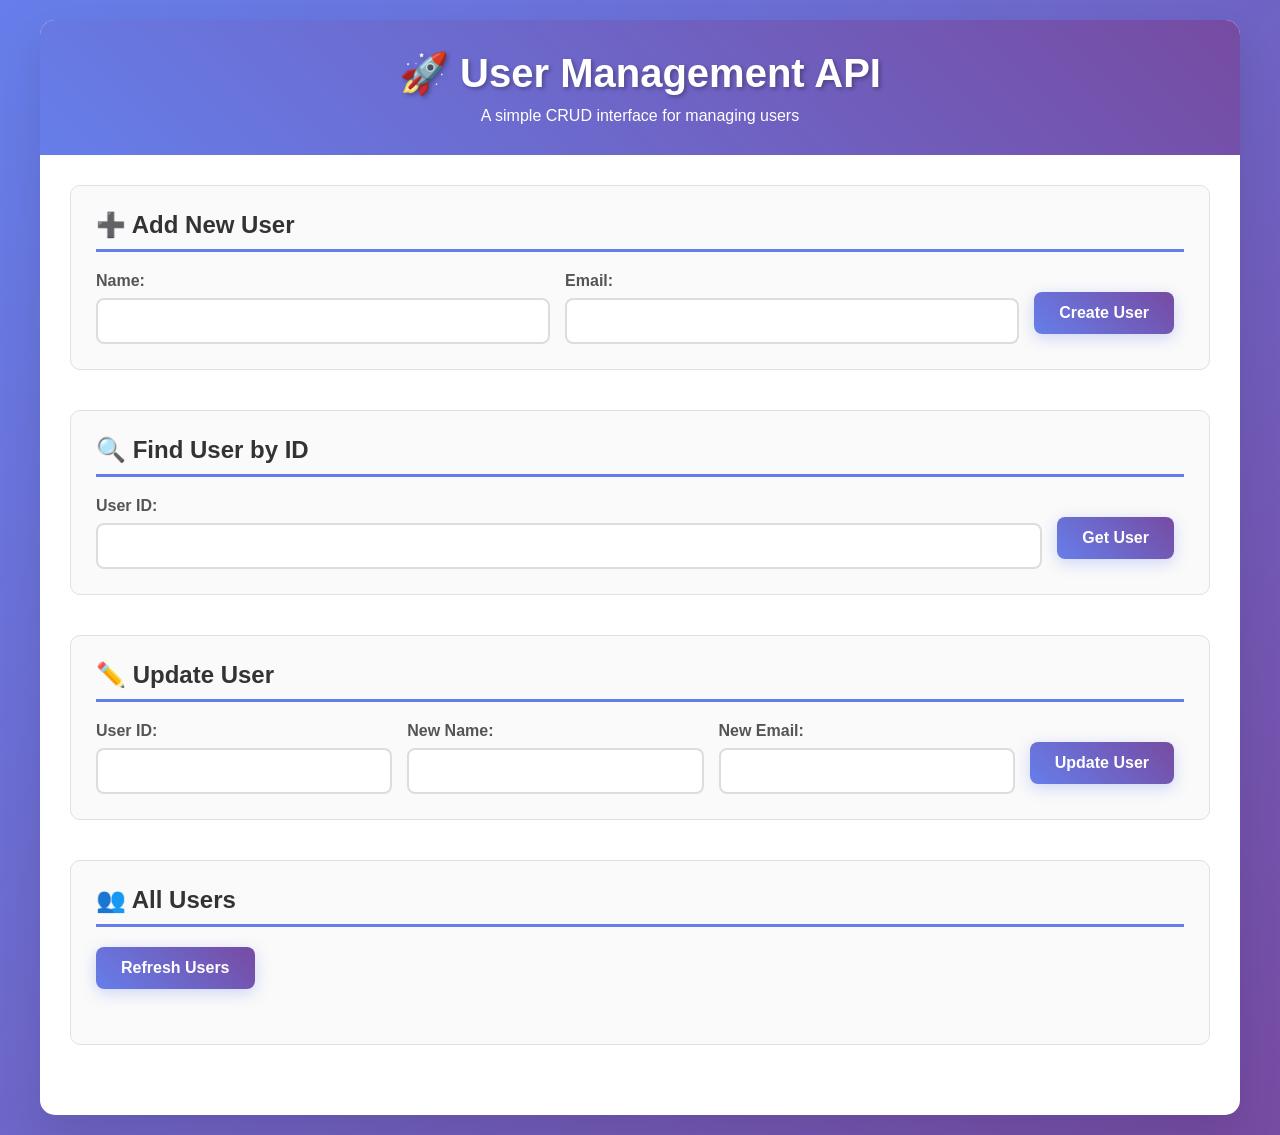
==== index.html @ 602ce976 "unfold structure" ====
<!DOCTYPE html>
<html lang="en">
<head>
    <meta charset="UTF-8">
    <meta name="viewport" content="width=device-width, initial-scale=1.0">
    <title>User Management API</title>
    <link rel="stylesheet" href="/web/css/style.css">
    <script src="/web/js/script.js"></script>
</head>
<body>
    <div class="container">
        <div class="header">
            <h1>🚀 User Management API</h1>
            <p>A simple CRUD interface for managing users</p>
        </div>
        
        <div class="content">
            <div id="messages"></div>
            
            <!-- Create User Section -->
            <div class="section">
                <h2>➕ Add New User</h2>
                <form id="createForm" class="inline-form">
                    <div class="form-group">
                        <label for="createName">Name:</label>
                        <input type="text" id="createName" required>
                    </div>
                    <div class="form-group">
                        <label for="createEmail">Email:</label>
                        <input type="email" id="createEmail" required>
                    </div>
                    <button type="submit">Create User</button>
                </form>
            </div>

            <!-- Get Single User Section -->
            <div class="section">
                <h2>🔍 Find User by ID</h2>
                <form id="getUserForm" class="inline-form">
                    <div class="form-group">
                        <label for="userId">User ID:</label>
                        <input type="number" id="userId" required>
                    </div>
                    <button type="submit">Get User</button>
                </form>
                <div id="singleUser"></div>
            </div>

            <!-- Update User Section -->
            <div class="section">
                <h2>✏️ Update User</h2>
                <form id="updateForm" class="inline-form">
                    <div class="form-group">
                        <label for="updateId">User ID:</label>
                        <input type="number" id="updateId" required>
                    </div>
                    <div class="form-group">
                        <label for="updateName">New Name:</label>
                        <input type="text" id="updateName" required>
                    </div>
                    <div class="form-group">
                        <label for="updateEmail">New Email:</label>
                        <input type="email" id="updateEmail" required>
                    </div>
                    <button type="submit">Update User</button>
                </form>
            </div>

            <!-- Users List Section -->
            <div class="section">
                <h2>👥 All Users</h2>
                <button id="loadUsers">Refresh Users</button>
                <div id="usersList" class="users-grid"></div>
            </div>
        </div>
    </div>

    <script src="script.js"></script>
</body>
</html>
---- web/css/style.css ----
* {
    margin: 0;
    padding: 0;
    box-sizing: border-box;
}

body {
    font-family: 'Segoe UI', Tahoma, Geneva, Verdana, sans-serif;
    background: linear-gradient(135deg, #667eea 0%, #764ba2 100%);
    min-height: 100vh;
    padding: 20px;
}

.container {
    max-width: 1200px;
    margin: 0 auto;
    background: white;
    border-radius: 15px;
    box-shadow: 0 20px 40px rgba(0,0,0,0.1);
    overflow: hidden;
}

.header {
    background: linear-gradient(45deg, #667eea, #764ba2);
    color: white;
    padding: 30px;
    text-align: center;
}

.header h1 {
    font-size: 2.5em;
    margin-bottom: 10px;
    text-shadow: 2px 2px 4px rgba(0,0,0,0.3);
}

.content {
    padding: 30px;
}

.section {
    margin-bottom: 40px;
    padding: 25px;
    border: 1px solid #e0e0e0;
    border-radius: 10px;
    background: #fafafa;
}

.section h2 {
    color: #333;
    margin-bottom: 20px;
    font-size: 1.5em;
    border-bottom: 3px solid #667eea;
    padding-bottom: 10px;
}

.form-group {
    margin-bottom: 20px;
}

label {
    display: block;
    margin-bottom: 8px;
    font-weight: 600;
    color: #555;
}

input[type="text"], input[type="email"], input[type="number"] {
    width: 100%;
    padding: 12px 15px;
    border: 2px solid #ddd;
    border-radius: 8px;
    font-size: 16px;
    transition: border-color 0.3s ease;
}

input[type="text"]:focus, input[type="email"]:focus, input[type="number"]:focus {
    outline: none;
    border-color: #667eea;
    box-shadow: 0 0 0 3px rgba(102, 126, 234, 0.1);
}

button {
    background: linear-gradient(45deg, #667eea, #764ba2);
    color: white;
    border: none;
    padding: 12px 25px;
    border-radius: 8px;
    cursor: pointer;
    font-size: 16px;
    font-weight: 600;
    margin-right: 10px;
    margin-bottom: 10px;
    transition: all 0.3s ease;
    box-shadow: 0 4px 15px rgba(102, 126, 234, 0.3);
}

button:hover {
    transform: translateY(-2px);
    box-shadow: 0 6px 20px rgba(102, 126, 234, 0.4);
}

button:active {
    transform: translateY(0);
}

.users-grid {
    display: grid;
    grid-template-columns: repeat(auto-fill, minmax(300px, 1fr));
    gap: 20px;
    margin-top: 20px;
}

.user-card {
    background: white;
    padding: 20px;
    border-radius: 10px;
    border: 1px solid #e0e0e0;
    box-shadow: 0 4px 6px rgba(0,0,0,0.1);
    transition: transform 0.3s ease, box-shadow 0.3s ease;
}

.user-card:hover {
    transform: translateY(-5px);
    box-shadow: 0 8px 25px rgba(0,0,0,0.15);
}

.user-card h3 {
    color: #333;
    margin-bottom: 10px;
    font-size: 1.2em;
}

.user-card p {
    color: #666;
    margin-bottom: 15px;
}

.user-actions {
    display: flex;
    gap: 10px;
}

.user-actions button {
    padding: 8px 15px;
    font-size: 14px;
    margin: 0;
}

.btn-edit {
    background: linear-gradient(45deg, #28a745, #20c997);
}

.btn-delete {
    background: linear-gradient(45deg, #dc3545, #c82333);
}

.message {
    padding: 15px;
    border-radius: 8px;
    margin-bottom: 20px;
    font-weight: 500;
}

.message.success {
    background: #d4edda;
    color: #155724;
    border: 1px solid #c3e6cb;
}

.message.error {
    background: #f8d7da;
    color: #721c24;
    border: 1px solid #f5c6cb;
}

.inline-form {
    display: flex;
    gap: 15px;
    align-items: end;
    flex-wrap: wrap;
}

.inline-form .form-group {
    margin-bottom: 0;
    flex: 1;
    min-width: 200px;
}

@media (max-width: 768px) {
    .inline-form {
        flex-direction: column;
    }
    
    .inline-form .form-group {
        width: 100%;
    }
    
    .users-grid {
        grid-template-columns: 1fr;
    }
}

.loading {
    text-align: center;
    color: #666;
    font-style: italic;
    padding: 20px;
}
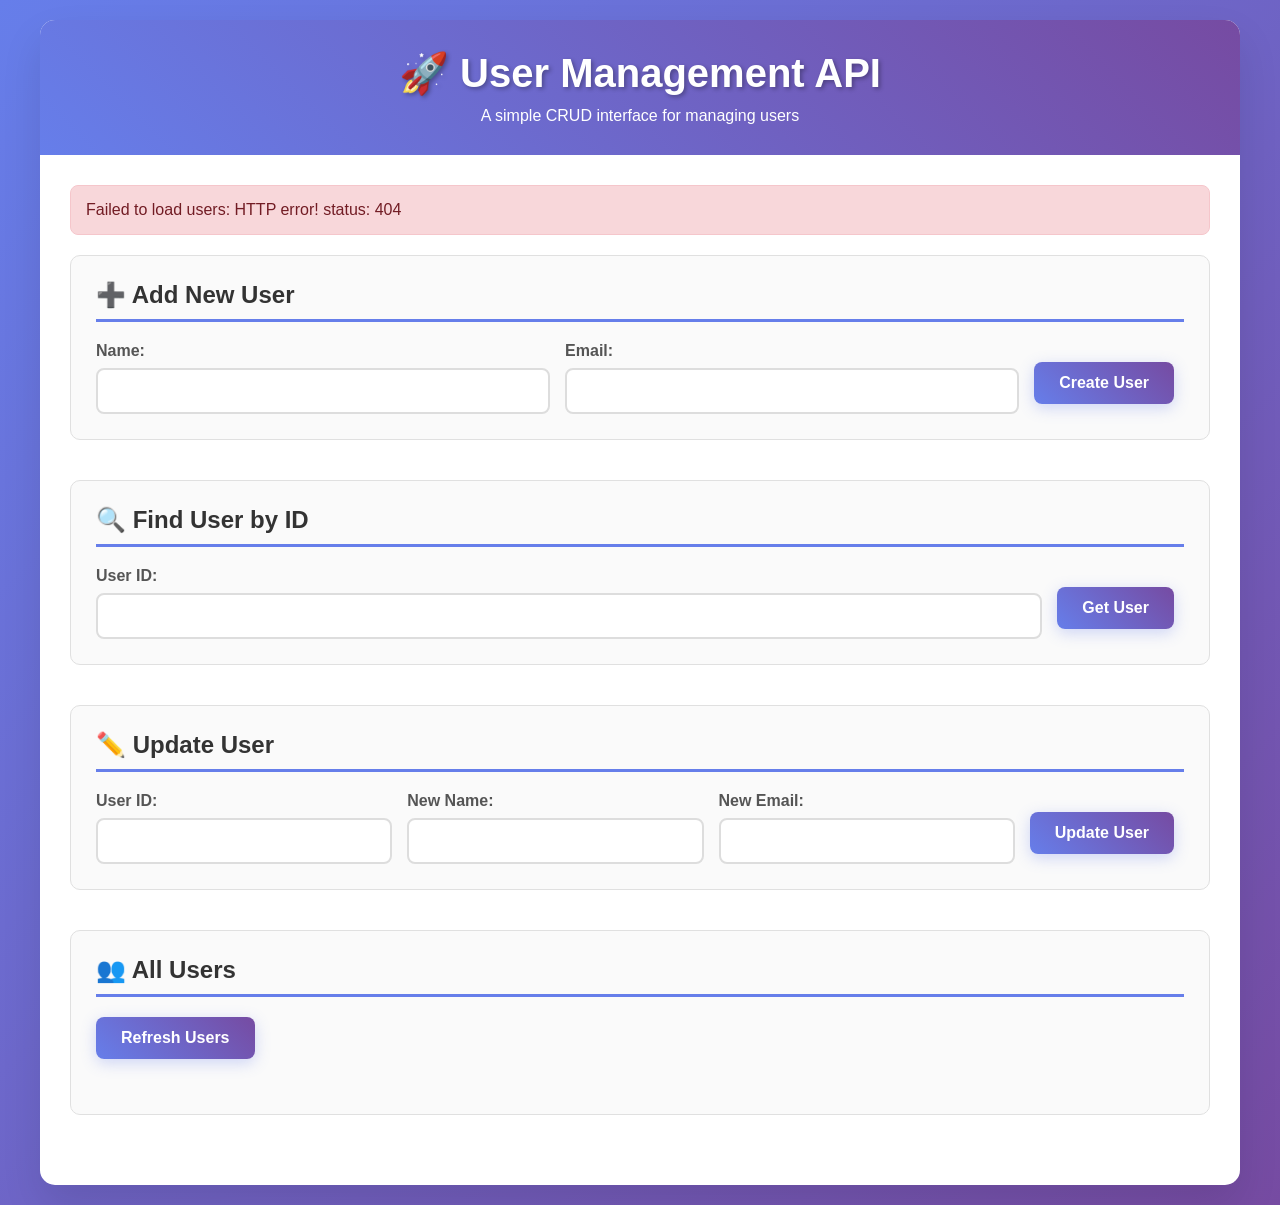
==== commit 1cdaab04: "updates" ====
--- a/index.html
+++ b/index.html
@@ -4,8 +4,7 @@
     <meta charset="UTF-8">
     <meta name="viewport" content="width=device-width, initial-scale=1.0">
     <title>User Management API</title>
-    <link rel="stylesheet" href="/web/css/style.css">
-    <script src="/web/js/script.js"></script>
+    <link rel="stylesheet" href="style.css">
 </head>
 <body>
     <div class="container">
@@ -75,6 +74,6 @@
         </div>
     </div>
 
-    <script src="script.js"></script>
+    <script src="script.js" defer></script>
 </body>
 </html>
--- a/style.css
+++ b/style.css
@@ -0,0 +1,208 @@
+* {
+    margin: 0;
+    padding: 0;
+    box-sizing: border-box;
+}
+
+body {
+    font-family: 'Segoe UI', Tahoma, Geneva, Verdana, sans-serif;
+    background: linear-gradient(135deg, #667eea 0%, #764ba2 100%);
+    min-height: 100vh;
+    padding: 20px;
+}
+
+.container {
+    max-width: 1200px;
+    margin: 0 auto;
+    background: white;
+    border-radius: 15px;
+    box-shadow: 0 20px 40px rgba(0,0,0,0.1);
+    overflow: hidden;
+}
+
+.header {
+    background: linear-gradient(45deg, #667eea, #764ba2);
+    color: white;
+    padding: 30px;
+    text-align: center;
+}
+
+.header h1 {
+    font-size: 2.5em;
+    margin-bottom: 10px;
+    text-shadow: 2px 2px 4px rgba(0,0,0,0.3);
+}
+
+.content {
+    padding: 30px;
+}
+
+.section {
+    margin-bottom: 40px;
+    padding: 25px;
+    border: 1px solid #e0e0e0;
+    border-radius: 10px;
+    background: #fafafa;
+}
+
+.section h2 {
+    color: #333;
+    margin-bottom: 20px;
+    font-size: 1.5em;
+    border-bottom: 3px solid #667eea;
+    padding-bottom: 10px;
+}
+
+.form-group {
+    margin-bottom: 20px;
+}
+
+label {
+    display: block;
+    margin-bottom: 8px;
+    font-weight: 600;
+    color: #555;
+}
+
+input[type="text"], input[type="email"], input[type="number"] {
+    width: 100%;
+    padding: 12px 15px;
+    border: 2px solid #ddd;
+    border-radius: 8px;
+    font-size: 16px;
+    transition: border-color 0.3s ease;
+}
+
+input[type="text"]:focus, input[type="email"]:focus, input[type="number"]:focus {
+    outline: none;
+    border-color: #667eea;
+    box-shadow: 0 0 0 3px rgba(102, 126, 234, 0.1);
+}
+
+button {
+    background: linear-gradient(45deg, #667eea, #764ba2);
+    color: white;
+    border: none;
+    padding: 12px 25px;
+    border-radius: 8px;
+    cursor: pointer;
+    font-size: 16px;
+    font-weight: 600;
+    margin-right: 10px;
+    margin-bottom: 10px;
+    transition: all 0.3s ease;
+    box-shadow: 0 4px 15px rgba(102, 126, 234, 0.3);
+}
+
+button:hover {
+    transform: translateY(-2px);
+    box-shadow: 0 6px 20px rgba(102, 126, 234, 0.4);
+}
+
+button:active {
+    transform: translateY(0);
+}
+
+.users-grid {
+    display: grid;
+    grid-template-columns: repeat(auto-fill, minmax(300px, 1fr));
+    gap: 20px;
+    margin-top: 20px;
+}
+
+.user-card {
+    background: white;
+    padding: 20px;
+    border-radius: 10px;
+    border: 1px solid #e0e0e0;
+    box-shadow: 0 4px 6px rgba(0,0,0,0.1);
+    transition: transform 0.3s ease, box-shadow 0.3s ease;
+}
+
+.user-card:hover {
+    transform: translateY(-5px);
+    box-shadow: 0 8px 25px rgba(0,0,0,0.15);
+}
+
+.user-card h3 {
+    color: #333;
+    margin-bottom: 10px;
+    font-size: 1.2em;
+}
+
+.user-card p {
+    color: #666;
+    margin-bottom: 15px;
+}
+
+.user-actions {
+    display: flex;
+    gap: 10px;
+}
+
+.user-actions button {
+    padding: 8px 15px;
+    font-size: 14px;
+    margin: 0;
+}
+
+.btn-edit {
+    background: linear-gradient(45deg, #28a745, #20c997);
+}
+
+.btn-delete {
+    background: linear-gradient(45deg, #dc3545, #c82333);
+}
+
+.message {
+    padding: 15px;
+    border-radius: 8px;
+    margin-bottom: 20px;
+    font-weight: 500;
+}
+
+.message.success {
+    background: #d4edda;
+    color: #155724;
+    border: 1px solid #c3e6cb;
+}
+
+.message.error {
+    background: #f8d7da;
+    color: #721c24;
+    border: 1px solid #f5c6cb;
+}
+
+.inline-form {
+    display: flex;
+    gap: 15px;
+    align-items: end;
+    flex-wrap: wrap;
+}
+
+.inline-form .form-group {
+    margin-bottom: 0;
+    flex: 1;
+    min-width: 200px;
+}
+
+@media (max-width: 768px) {
+    .inline-form {
+        flex-direction: column;
+    }
+    
+    .inline-form .form-group {
+        width: 100%;
+    }
+    
+    .users-grid {
+        grid-template-columns: 1fr;
+    }
+}
+
+.loading {
+    text-align: center;
+    color: #666;
+    font-style: italic;
+    padding: 20px;
+}
